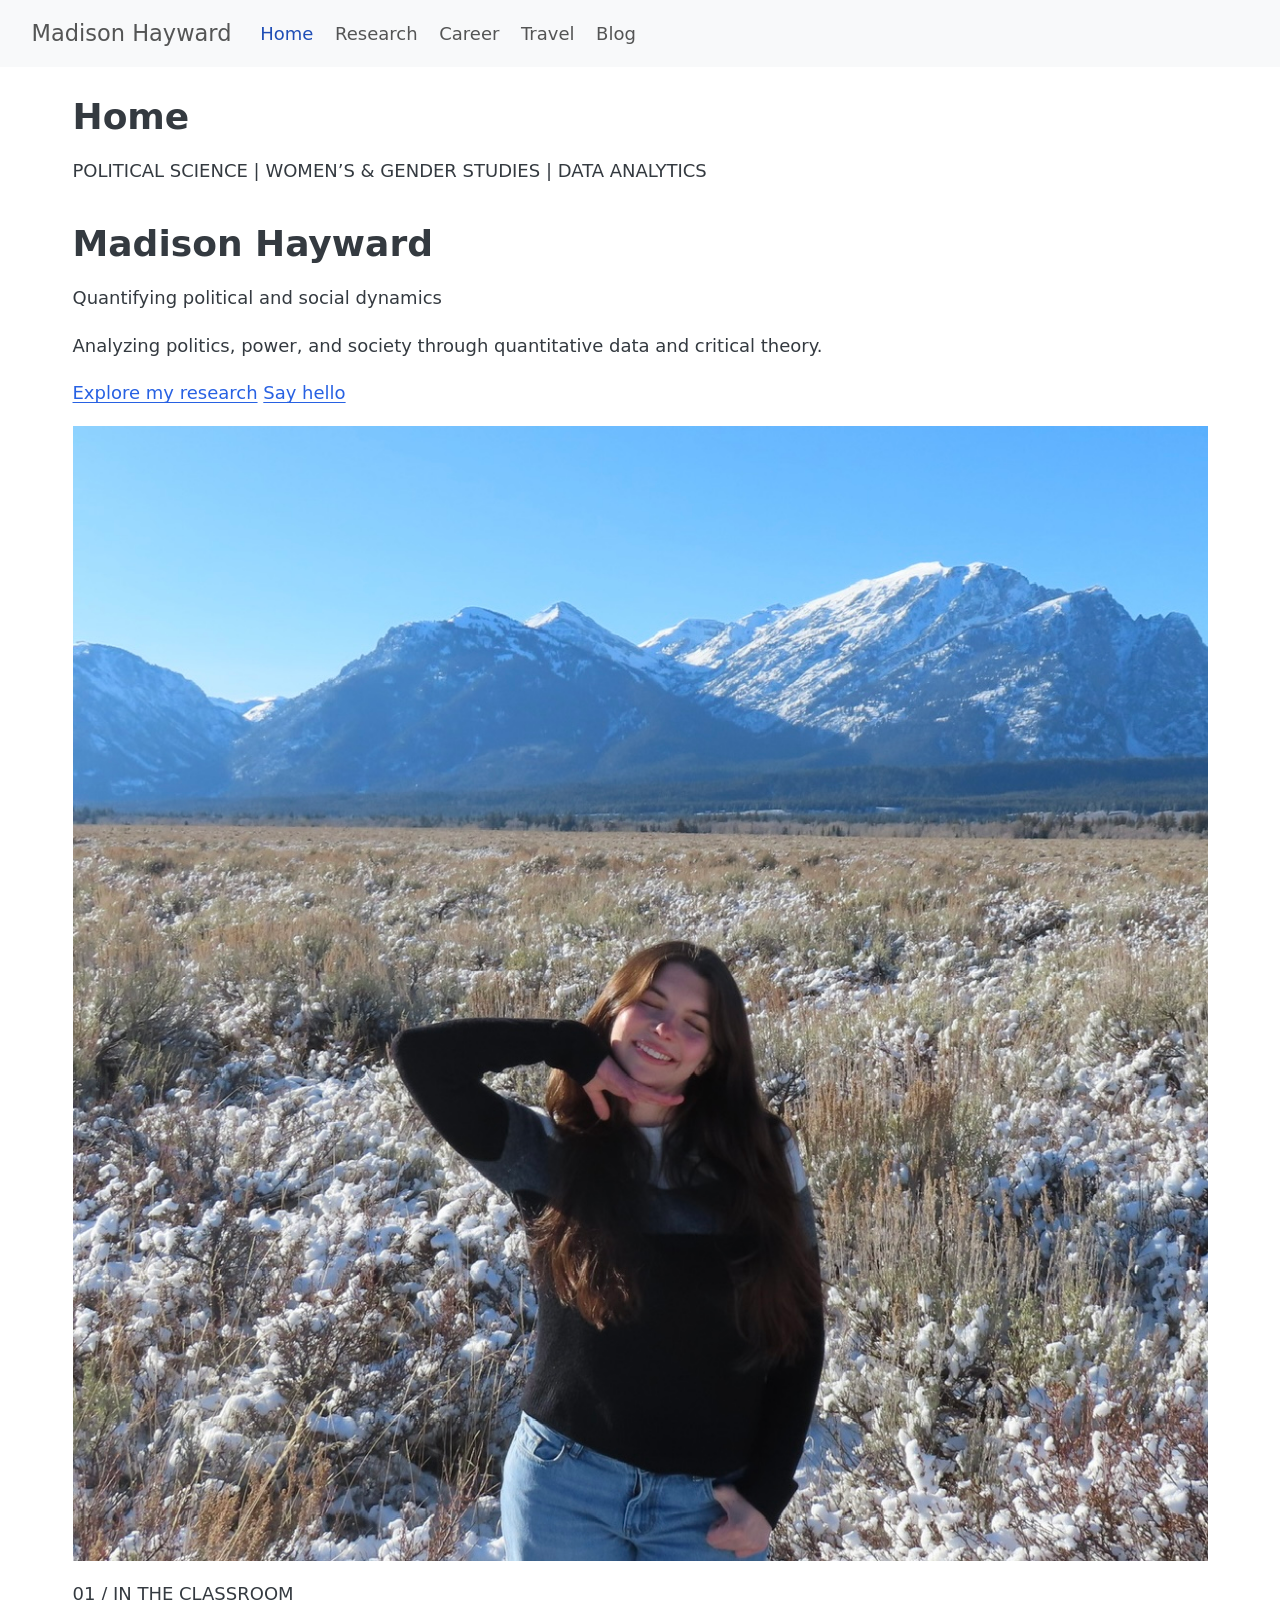
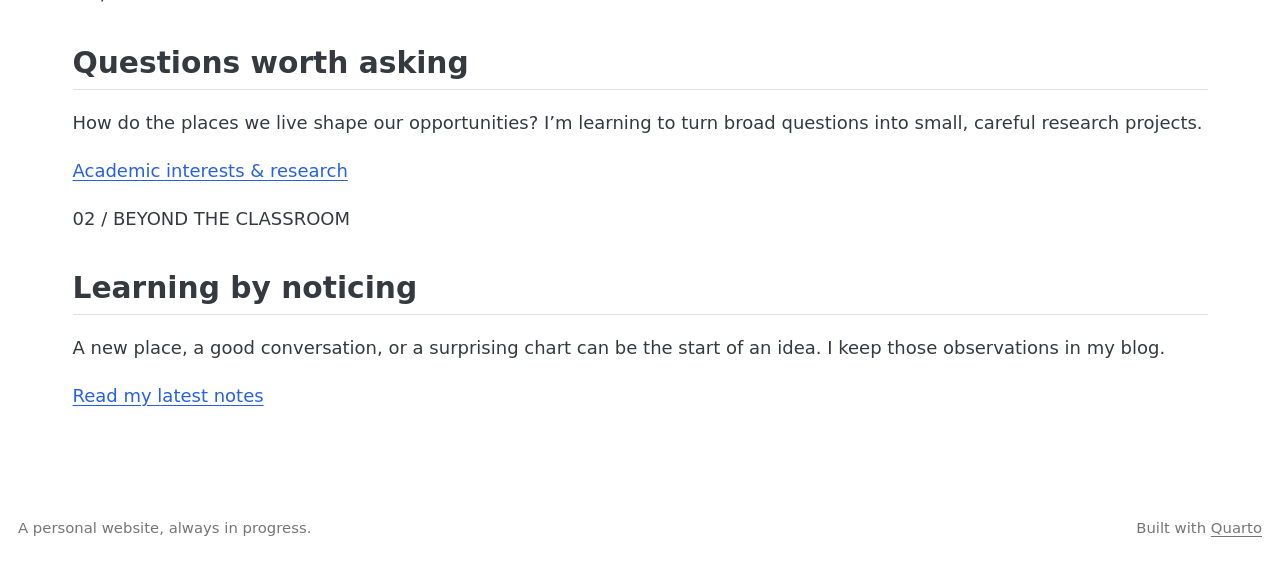
==== docs/index.html @ 0dd074dd "new website" ====
<!DOCTYPE html>
<html xmlns="http://www.w3.org/1999/xhtml" lang="en" xml:lang="en"><head>

<meta charset="utf-8">
<meta name="generator" content="quarto-1.6.42">

<meta name="viewport" content="width=device-width, initial-scale=1.0, user-scalable=yes">


<title>Home – Madison Hayward</title>
<style>
code{white-space: pre-wrap;}
span.smallcaps{font-variant: small-caps;}
div.columns{display: flex; gap: min(4vw, 1.5em);}
div.column{flex: auto; overflow-x: auto;}
div.hanging-indent{margin-left: 1.5em; text-indent: -1.5em;}
ul.task-list{list-style: none;}
ul.task-list li input[type="checkbox"] {
  width: 0.8em;
  margin: 0 0.8em 0.2em -1em; /* quarto-specific, see https://github.com/quarto-dev/quarto-cli/issues/4556 */ 
  vertical-align: middle;
}
</style>


<script src="site_libs/quarto-nav/quarto-nav.js"></script>
<script src="site_libs/quarto-nav/headroom.min.js"></script>
<script src="site_libs/clipboard/clipboard.min.js"></script>
<script src="site_libs/quarto-html/quarto.js"></script>
<script src="site_libs/quarto-html/popper.min.js"></script>
<script src="site_libs/quarto-html/tippy.umd.min.js"></script>
<link href="site_libs/quarto-html/tippy.css" rel="stylesheet">
<link href="site_libs/quarto-html/quarto-syntax-highlighting-2f5df379a58b258e96c21c0638c20c03.css" rel="stylesheet" id="quarto-text-highlighting-styles">
<script src="site_libs/bootstrap/bootstrap.min.js"></script>
<link href="site_libs/bootstrap/bootstrap-icons.css" rel="stylesheet">
<link href="site_libs/bootstrap/bootstrap-4a7abab59d28a114702c9c5626cefaf9.min.css" rel="stylesheet" append-hash="true" id="quarto-bootstrap" data-mode="light">
<script id="quarto-search-options" type="application/json">{
  "language": {
    "search-no-results-text": "No results",
    "search-matching-documents-text": "matching documents",
    "search-copy-link-title": "Copy link to search",
    "search-hide-matches-text": "Hide additional matches",
    "search-more-match-text": "more match in this document",
    "search-more-matches-text": "more matches in this document",
    "search-clear-button-title": "Clear",
    "search-text-placeholder": "",
    "search-detached-cancel-button-title": "Cancel",
    "search-submit-button-title": "Submit",
    "search-label": "Search"
  }
}</script>


<link rel="stylesheet" href="./_design/styles.css">
</head>

<body class="nav-fixed home-page">

<div id="quarto-search-results"></div>
  <header id="quarto-header" class="headroom fixed-top">
    <nav class="navbar navbar-expand-lg " data-bs-theme="dark">
      <div class="navbar-container container-fluid">
      <div class="navbar-brand-container mx-auto">
    <a class="navbar-brand" href="./index.html">
    <span class="navbar-title">Madison Hayward</span>
    </a>
  </div>
          <button class="navbar-toggler" type="button" data-bs-toggle="collapse" data-bs-target="#navbarCollapse" aria-controls="navbarCollapse" role="menu" aria-expanded="false" aria-label="Toggle navigation" onclick="if (window.quartoToggleHeadroom) { window.quartoToggleHeadroom(); }">
  <span class="navbar-toggler-icon"></span>
</button>
          <div class="collapse navbar-collapse" id="navbarCollapse">
            <ul class="navbar-nav navbar-nav-scroll me-auto">
  <li class="nav-item">
    <a class="nav-link active" href="./index.html" aria-current="page"> 
<span class="menu-text">Home</span></a>
  </li>  
  <li class="nav-item">
    <a class="nav-link" href="./research.html"> 
<span class="menu-text">Research</span></a>
  </li>  
  <li class="nav-item">
    <a class="nav-link" href="./career.html"> 
<span class="menu-text">Career</span></a>
  </li>  
  <li class="nav-item">
    <a class="nav-link" href="./travel.html"> 
<span class="menu-text">Travel</span></a>
  </li>  
  <li class="nav-item">
    <a class="nav-link" href="./blog.html"> 
<span class="menu-text">Blog</span></a>
  </li>  
</ul>
          </div> <!-- /navcollapse -->
            <div class="quarto-navbar-tools">
</div>
      </div> <!-- /container-fluid -->
    </nav>
</header>
<!-- content -->
<div id="quarto-content" class="quarto-container page-columns page-rows-contents page-layout-full page-navbar">
<!-- sidebar -->
<!-- margin-sidebar -->
    
<!-- main -->
<main class="content column-page" id="quarto-document-content">

<header id="title-block-header" class="quarto-title-block default">
<div class="quarto-title">
<h1 class="title">Home</h1>
</div>



<div class="quarto-title-meta column-page">

    
  
    
  </div>
  


</header>


<!-- HOME: replace the name, introduction, and email below. Keep the ::: layout lines. -->
<div class="home-hero">
<div class="hero-copy">
<p><span class="eyebrow">POLITICAL SCIENCE | WOMEN’S &amp; GENDER STUDIES | DATA ANALYTICS</span></p>
<section id="madison-hayward" class="level1 display-name">
<h1 class="display-name">Madison Hayward</h1>
<p><span class="hero-subtitle">Quantifying political and social dynamics</span></p>
<p>Analyzing politics, power, and society through quantitative data and critical theory.</p>
<p><a href="./research.html" class="primary-link">Explore my research</a> <a href="mailto:mahywar2@lion.lmu.edu" class="quiet-link">Say hello</a></p>
</section>
</div>
<div class="hero-photo">
<!-- Replace images/profile.jpg with your photo. Update the description in fig-alt too. -->
<p><img src="images/website photo offical.jpg" class="img-fluid" alt="Orange flowers, a sample image for this personal website."></p>
</div>
</div>
<div class="home-notes">
<div class="home-note">
<p><span class="eyebrow">01 / IN THE CLASSROOM</span></p>
<section id="questions-worth-asking" class="level2">
<h2 data-anchor-id="questions-worth-asking">Questions worth asking</h2>
<p>How do the places we live shape our opportunities? I’m learning to turn broad questions into small, careful research projects.</p>
<p><a href="./research.html">Academic interests &amp; research</a></p>
</section>
</div>
<div class="home-note">
<p><span class="eyebrow">02 / BEYOND THE CLASSROOM</span></p>
<section id="learning-by-noticing" class="level2">
<h2 data-anchor-id="learning-by-noticing">Learning by noticing</h2>
<p>A new place, a good conversation, or a surprising chart can be the start of an idea. I keep those observations in my blog.</p>
<p><a href="./blog.html">Read my latest notes</a></p>
</section>
</div>
</div>



</main> <!-- /main -->
<script id="quarto-html-after-body" type="application/javascript">
window.document.addEventListener("DOMContentLoaded", function (event) {
  const toggleBodyColorMode = (bsSheetEl) => {
    const mode = bsSheetEl.getAttribute("data-mode");
    const bodyEl = window.document.querySelector("body");
    if (mode === "dark") {
      bodyEl.classList.add("quarto-dark");
      bodyEl.classList.remove("quarto-light");
    } else {
      bodyEl.classList.add("quarto-light");
      bodyEl.classList.remove("quarto-dark");
    }
  }
  const toggleBodyColorPrimary = () => {
    const bsSheetEl = window.document.querySelector("link#quarto-bootstrap");
    if (bsSheetEl) {
      toggleBodyColorMode(bsSheetEl);
    }
  }
  toggleBodyColorPrimary();  
  const isCodeAnnotation = (el) => {
    for (const clz of el.classList) {
      if (clz.startsWith('code-annotation-')) {                     
        return true;
      }
    }
    return false;
  }
  const onCopySuccess = function(e) {
    // button target
    const button = e.trigger;
    // don't keep focus
    button.blur();
    // flash "checked"
    button.classList.add('code-copy-button-checked');
    var currentTitle = button.getAttribute("title");
    button.setAttribute("title", "Copied!");
    let tooltip;
    if (window.bootstrap) {
      button.setAttribute("data-bs-toggle", "tooltip");
      button.setAttribute("data-bs-placement", "left");
      button.setAttribute("data-bs-title", "Copied!");
      tooltip = new bootstrap.Tooltip(button, 
        { trigger: "manual", 
          customClass: "code-copy-button-tooltip",
          offset: [0, -8]});
      tooltip.show();    
    }
    setTimeout(function() {
      if (tooltip) {
        tooltip.hide();
        button.removeAttribute("data-bs-title");
        button.removeAttribute("data-bs-toggle");
        button.removeAttribute("data-bs-placement");
      }
      button.setAttribute("title", currentTitle);
      button.classList.remove('code-copy-button-checked');
    }, 1000);
    // clear code selection
    e.clearSelection();
  }
  const getTextToCopy = function(trigger) {
      const codeEl = trigger.previousElementSibling.cloneNode(true);
      for (const childEl of codeEl.children) {
        if (isCodeAnnotation(childEl)) {
          childEl.remove();
        }
      }
      return codeEl.innerText;
  }
  const clipboard = new window.ClipboardJS('.code-copy-button:not([data-in-quarto-modal])', {
    text: getTextToCopy
  });
  clipboard.on('success', onCopySuccess);
  if (window.document.getElementById('quarto-embedded-source-code-modal')) {
    const clipboardModal = new window.ClipboardJS('.code-copy-button[data-in-quarto-modal]', {
      text: getTextToCopy,
      container: window.document.getElementById('quarto-embedded-source-code-modal')
    });
    clipboardModal.on('success', onCopySuccess);
  }
    var localhostRegex = new RegExp(/^(?:http|https):\/\/localhost\:?[0-9]*\//);
    var mailtoRegex = new RegExp(/^mailto:/);
      var filterRegex = new RegExp('/' + window.location.host + '/');
    var isInternal = (href) => {
        return filterRegex.test(href) || localhostRegex.test(href) || mailtoRegex.test(href);
    }
    // Inspect non-navigation links and adorn them if external
 	var links = window.document.querySelectorAll('a[href]:not(.nav-link):not(.navbar-brand):not(.toc-action):not(.sidebar-link):not(.sidebar-item-toggle):not(.pagination-link):not(.no-external):not([aria-hidden]):not(.dropdown-item):not(.quarto-navigation-tool):not(.about-link)');
    for (var i=0; i<links.length; i++) {
      const link = links[i];
      if (!isInternal(link.href)) {
        // undo the damage that might have been done by quarto-nav.js in the case of
        // links that we want to consider external
        if (link.dataset.originalHref !== undefined) {
          link.href = link.dataset.originalHref;
        }
          // target, if specified
          link.setAttribute("target", "_blank");
          if (link.getAttribute("rel") === null) {
            link.setAttribute("rel", "noopener");
          }
      }
    }
  function tippyHover(el, contentFn, onTriggerFn, onUntriggerFn) {
    const config = {
      allowHTML: true,
      maxWidth: 500,
      delay: 100,
      arrow: false,
      appendTo: function(el) {
          return el.parentElement;
      },
      interactive: true,
      interactiveBorder: 10,
      theme: 'quarto',
      placement: 'bottom-start',
    };
    if (contentFn) {
      config.content = contentFn;
    }
    if (onTriggerFn) {
      config.onTrigger = onTriggerFn;
    }
    if (onUntriggerFn) {
      config.onUntrigger = onUntriggerFn;
    }
    window.tippy(el, config); 
  }
  const noterefs = window.document.querySelectorAll('a[role="doc-noteref"]');
  for (var i=0; i<noterefs.length; i++) {
    const ref = noterefs[i];
    tippyHover(ref, function() {
      // use id or data attribute instead here
      let href = ref.getAttribute('data-footnote-href') || ref.getAttribute('href');
      try { href = new URL(href).hash; } catch {}
      const id = href.replace(/^#\/?/, "");
      const note = window.document.getElementById(id);
      if (note) {
        return note.innerHTML;
      } else {
        return "";
      }
    });
  }
  const xrefs = window.document.querySelectorAll('a.quarto-xref');
  const processXRef = (id, note) => {
    // Strip column container classes
    const stripColumnClz = (el) => {
      el.classList.remove("page-full", "page-columns");
      if (el.children) {
        for (const child of el.children) {
          stripColumnClz(child);
        }
      }
    }
    stripColumnClz(note)
    if (id === null || id.startsWith('sec-')) {
      // Special case sections, only their first couple elements
      const container = document.createElement("div");
      if (note.children && note.children.length > 2) {
        container.appendChild(note.children[0].cloneNode(true));
        for (let i = 1; i < note.children.length; i++) {
          const child = note.children[i];
          if (child.tagName === "P" && child.innerText === "") {
            continue;
          } else {
            container.appendChild(child.cloneNode(true));
            break;
          }
        }
        if (window.Quarto?.typesetMath) {
          window.Quarto.typesetMath(container);
        }
        return container.innerHTML
      } else {
        if (window.Quarto?.typesetMath) {
          window.Quarto.typesetMath(note);
        }
        return note.innerHTML;
      }
    } else {
      // Remove any anchor links if they are present
      const anchorLink = note.querySelector('a.anchorjs-link');
      if (anchorLink) {
        anchorLink.remove();
      }
      if (window.Quarto?.typesetMath) {
        window.Quarto.typesetMath(note);
      }
      if (note.classList.contains("callout")) {
        return note.outerHTML;
      } else {
        return note.innerHTML;
      }
    }
  }
  for (var i=0; i<xrefs.length; i++) {
    const xref = xrefs[i];
    tippyHover(xref, undefined, function(instance) {
      instance.disable();
      let url = xref.getAttribute('href');
      let hash = undefined; 
      if (url.startsWith('#')) {
        hash = url;
      } else {
        try { hash = new URL(url).hash; } catch {}
      }
      if (hash) {
        const id = hash.replace(/^#\/?/, "");
        const note = window.document.getElementById(id);
        if (note !== null) {
          try {
            const html = processXRef(id, note.cloneNode(true));
            instance.setContent(html);
          } finally {
            instance.enable();
            instance.show();
          }
        } else {
          // See if we can fetch this
          fetch(url.split('#')[0])
          .then(res => res.text())
          .then(html => {
            const parser = new DOMParser();
            const htmlDoc = parser.parseFromString(html, "text/html");
            const note = htmlDoc.getElementById(id);
            if (note !== null) {
              const html = processXRef(id, note);
              instance.setContent(html);
            } 
          }).finally(() => {
            instance.enable();
            instance.show();
          });
        }
      } else {
        // See if we can fetch a full url (with no hash to target)
        // This is a special case and we should probably do some content thinning / targeting
        fetch(url)
        .then(res => res.text())
        .then(html => {
          const parser = new DOMParser();
          const htmlDoc = parser.parseFromString(html, "text/html");
          const note = htmlDoc.querySelector('main.content');
          if (note !== null) {
            // This should only happen for chapter cross references
            // (since there is no id in the URL)
            // remove the first header
            if (note.children.length > 0 && note.children[0].tagName === "HEADER") {
              note.children[0].remove();
            }
            const html = processXRef(null, note);
            instance.setContent(html);
          } 
        }).finally(() => {
          instance.enable();
          instance.show();
        });
      }
    }, function(instance) {
    });
  }
      let selectedAnnoteEl;
      const selectorForAnnotation = ( cell, annotation) => {
        let cellAttr = 'data-code-cell="' + cell + '"';
        let lineAttr = 'data-code-annotation="' +  annotation + '"';
        const selector = 'span[' + cellAttr + '][' + lineAttr + ']';
        return selector;
      }
      const selectCodeLines = (annoteEl) => {
        const doc = window.document;
        const targetCell = annoteEl.getAttribute("data-target-cell");
        const targetAnnotation = annoteEl.getAttribute("data-target-annotation");
        const annoteSpan = window.document.querySelector(selectorForAnnotation(targetCell, targetAnnotation));
        const lines = annoteSpan.getAttribute("data-code-lines").split(",");
        const lineIds = lines.map((line) => {
          return targetCell + "-" + line;
        })
        let top = null;
        let height = null;
        let parent = null;
        if (lineIds.length > 0) {
            //compute the position of the single el (top and bottom and make a div)
            const el = window.document.getElementById(lineIds[0]);
            top = el.offsetTop;
            height = el.offsetHeight;
            parent = el.parentElement.parentElement;
          if (lineIds.length > 1) {
            const lastEl = window.document.getElementById(lineIds[lineIds.length - 1]);
            const bottom = lastEl.offsetTop + lastEl.offsetHeight;
            height = bottom - top;
          }
          if (top !== null && height !== null && parent !== null) {
            // cook up a div (if necessary) and position it 
            let div = window.document.getElementById("code-annotation-line-highlight");
            if (div === null) {
              div = window.document.createElement("div");
              div.setAttribute("id", "code-annotation-line-highlight");
              div.style.position = 'absolute';
              parent.appendChild(div);
            }
            div.style.top = top - 2 + "px";
            div.style.height = height + 4 + "px";
            div.style.left = 0;
            let gutterDiv = window.document.getElementById("code-annotation-line-highlight-gutter");
            if (gutterDiv === null) {
              gutterDiv = window.document.createElement("div");
              gutterDiv.setAttribute("id", "code-annotation-line-highlight-gutter");
              gutterDiv.style.position = 'absolute';
              const codeCell = window.document.getElementById(targetCell);
              const gutter = codeCell.querySelector('.code-annotation-gutter');
              gutter.appendChild(gutterDiv);
            }
            gutterDiv.style.top = top - 2 + "px";
            gutterDiv.style.height = height + 4 + "px";
          }
          selectedAnnoteEl = annoteEl;
        }
      };
      const unselectCodeLines = () => {
        const elementsIds = ["code-annotation-line-highlight", "code-annotation-line-highlight-gutter"];
        elementsIds.forEach((elId) => {
          const div = window.document.getElementById(elId);
          if (div) {
            div.remove();
          }
        });
        selectedAnnoteEl = undefined;
      };
        // Handle positioning of the toggle
    window.addEventListener(
      "resize",
      throttle(() => {
        elRect = undefined;
        if (selectedAnnoteEl) {
          selectCodeLines(selectedAnnoteEl);
        }
      }, 10)
    );
    function throttle(fn, ms) {
    let throttle = false;
    let timer;
      return (...args) => {
        if(!throttle) { // first call gets through
            fn.apply(this, args);
            throttle = true;
        } else { // all the others get throttled
            if(timer) clearTimeout(timer); // cancel #2
            timer = setTimeout(() => {
              fn.apply(this, args);
              timer = throttle = false;
            }, ms);
        }
      };
    }
      // Attach click handler to the DT
      const annoteDls = window.document.querySelectorAll('dt[data-target-cell]');
      for (const annoteDlNode of annoteDls) {
        annoteDlNode.addEventListener('click', (event) => {
          const clickedEl = event.target;
          if (clickedEl !== selectedAnnoteEl) {
            unselectCodeLines();
            const activeEl = window.document.querySelector('dt[data-target-cell].code-annotation-active');
            if (activeEl) {
              activeEl.classList.remove('code-annotation-active');
            }
            selectCodeLines(clickedEl);
            clickedEl.classList.add('code-annotation-active');
          } else {
            // Unselect the line
            unselectCodeLines();
            clickedEl.classList.remove('code-annotation-active');
          }
        });
      }
  const findCites = (el) => {
    const parentEl = el.parentElement;
    if (parentEl) {
      const cites = parentEl.dataset.cites;
      if (cites) {
        return {
          el,
          cites: cites.split(' ')
        };
      } else {
        return findCites(el.parentElement)
      }
    } else {
      return undefined;
    }
  };
  var bibliorefs = window.document.querySelectorAll('a[role="doc-biblioref"]');
  for (var i=0; i<bibliorefs.length; i++) {
    const ref = bibliorefs[i];
    const citeInfo = findCites(ref);
    if (citeInfo) {
      tippyHover(citeInfo.el, function() {
        var popup = window.document.createElement('div');
        citeInfo.cites.forEach(function(cite) {
          var citeDiv = window.document.createElement('div');
          citeDiv.classList.add('hanging-indent');
          citeDiv.classList.add('csl-entry');
          var biblioDiv = window.document.getElementById('ref-' + cite);
          if (biblioDiv) {
            citeDiv.innerHTML = biblioDiv.innerHTML;
          }
          popup.appendChild(citeDiv);
        });
        return popup.innerHTML;
      });
    }
  }
});
</script>
</div> <!-- /content -->
<footer class="footer">
  <div class="nav-footer">
    <div class="nav-footer-left">
<p>A personal website, always in progress.</p>
</div>   
    <div class="nav-footer-center">
      &nbsp;
    </div>
    <div class="nav-footer-right">
<p>Built with <a href="https://quarto.org/">Quarto</a></p>
</div>
  </div>
</footer>




</body></html>
---- docs/site_libs/quarto-html/quarto-syntax-highlighting-2f5df379a58b258e96c21c0638c20c03.css ----
/* quarto syntax highlight colors */
:root {
  --quarto-hl-ot-color: #003B4F;
  --quarto-hl-at-color: #657422;
  --quarto-hl-ss-color: #20794D;
  --quarto-hl-an-color: #5E5E5E;
  --quarto-hl-fu-color: #4758AB;
  --quarto-hl-st-color: #20794D;
  --quarto-hl-cf-color: #003B4F;
  --quarto-hl-op-color: #5E5E5E;
  --quarto-hl-er-color: #AD0000;
  --quarto-hl-bn-color: #AD0000;
  --quarto-hl-al-color: #AD0000;
  --quarto-hl-va-color: #111111;
  --quarto-hl-bu-color: inherit;
  --quarto-hl-ex-color: inherit;
  --quarto-hl-pp-color: #AD0000;
  --quarto-hl-in-color: #5E5E5E;
  --quarto-hl-vs-color: #20794D;
  --quarto-hl-wa-color: #5E5E5E;
  --quarto-hl-do-color: #5E5E5E;
  --quarto-hl-im-color: #00769E;
  --quarto-hl-ch-color: #20794D;
  --quarto-hl-dt-color: #AD0000;
  --quarto-hl-fl-color: #AD0000;
  --quarto-hl-co-color: #5E5E5E;
  --quarto-hl-cv-color: #5E5E5E;
  --quarto-hl-cn-color: #8f5902;
  --quarto-hl-sc-color: #5E5E5E;
  --quarto-hl-dv-color: #AD0000;
  --quarto-hl-kw-color: #003B4F;
}

/* other quarto variables */
:root {
  --quarto-font-monospace: SFMono-Regular, Menlo, Monaco, Consolas, "Liberation Mono", "Courier New", monospace;
}

pre > code.sourceCode > span {
  color: #003B4F;
}

code span {
  color: #003B4F;
}

code.sourceCode > span {
  color: #003B4F;
}

div.sourceCode,
div.sourceCode pre.sourceCode {
  color: #003B4F;
}

code span.ot {
  color: #003B4F;
  font-style: inherit;
}

code span.at {
  color: #657422;
  font-style: inherit;
}

code span.ss {
  color: #20794D;
  font-style: inherit;
}

code span.an {
  color: #5E5E5E;
  font-style: inherit;
}

code span.fu {
  color: #4758AB;
  font-style: inherit;
}

code span.st {
  color: #20794D;
  font-style: inherit;
}

code span.cf {
  color: #003B4F;
  font-weight: bold;
  font-style: inherit;
}

code span.op {
  color: #5E5E5E;
  font-style: inherit;
}

code span.er {
  color: #AD0000;
  font-style: inherit;
}

code span.bn {
  color: #AD0000;
  font-style: inherit;
}

code span.al {
  color: #AD0000;
  font-style: inherit;
}

code span.va {
  color: #111111;
  font-style: inherit;
}

code span.bu {
  font-style: inherit;
}

code span.ex {
  font-style: inherit;
}

code span.pp {
  color: #AD0000;
  font-style: inherit;
}

code span.in {
  color: #5E5E5E;
  font-style: inherit;
}

code span.vs {
  color: #20794D;
  font-style: inherit;
}

code span.wa {
  color: #5E5E5E;
  font-style: italic;
}

code span.do {
  color: #5E5E5E;
  font-style: italic;
}

code span.im {
  color: #00769E;
  font-style: inherit;
}

code span.ch {
  color: #20794D;
  font-style: inherit;
}

code span.dt {
  color: #AD0000;
  font-style: inherit;
}

code span.fl {
  color: #AD0000;
  font-style: inherit;
}

code span.co {
  color: #5E5E5E;
  font-style: inherit;
}

code span.cv {
  color: #5E5E5E;
  font-style: italic;
}

code span.cn {
  color: #8f5902;
  font-style: inherit;
}

code span.sc {
  color: #5E5E5E;
  font-style: inherit;
}

code span.dv {
  color: #AD0000;
  font-style: inherit;
}

code span.kw {
  color: #003B4F;
  font-weight: bold;
  font-style: inherit;
}

.prevent-inlining {
  content: "</";
}

/*# sourceMappingURL=35eb38a806ee71ea6d2563be2308c832.css.map */
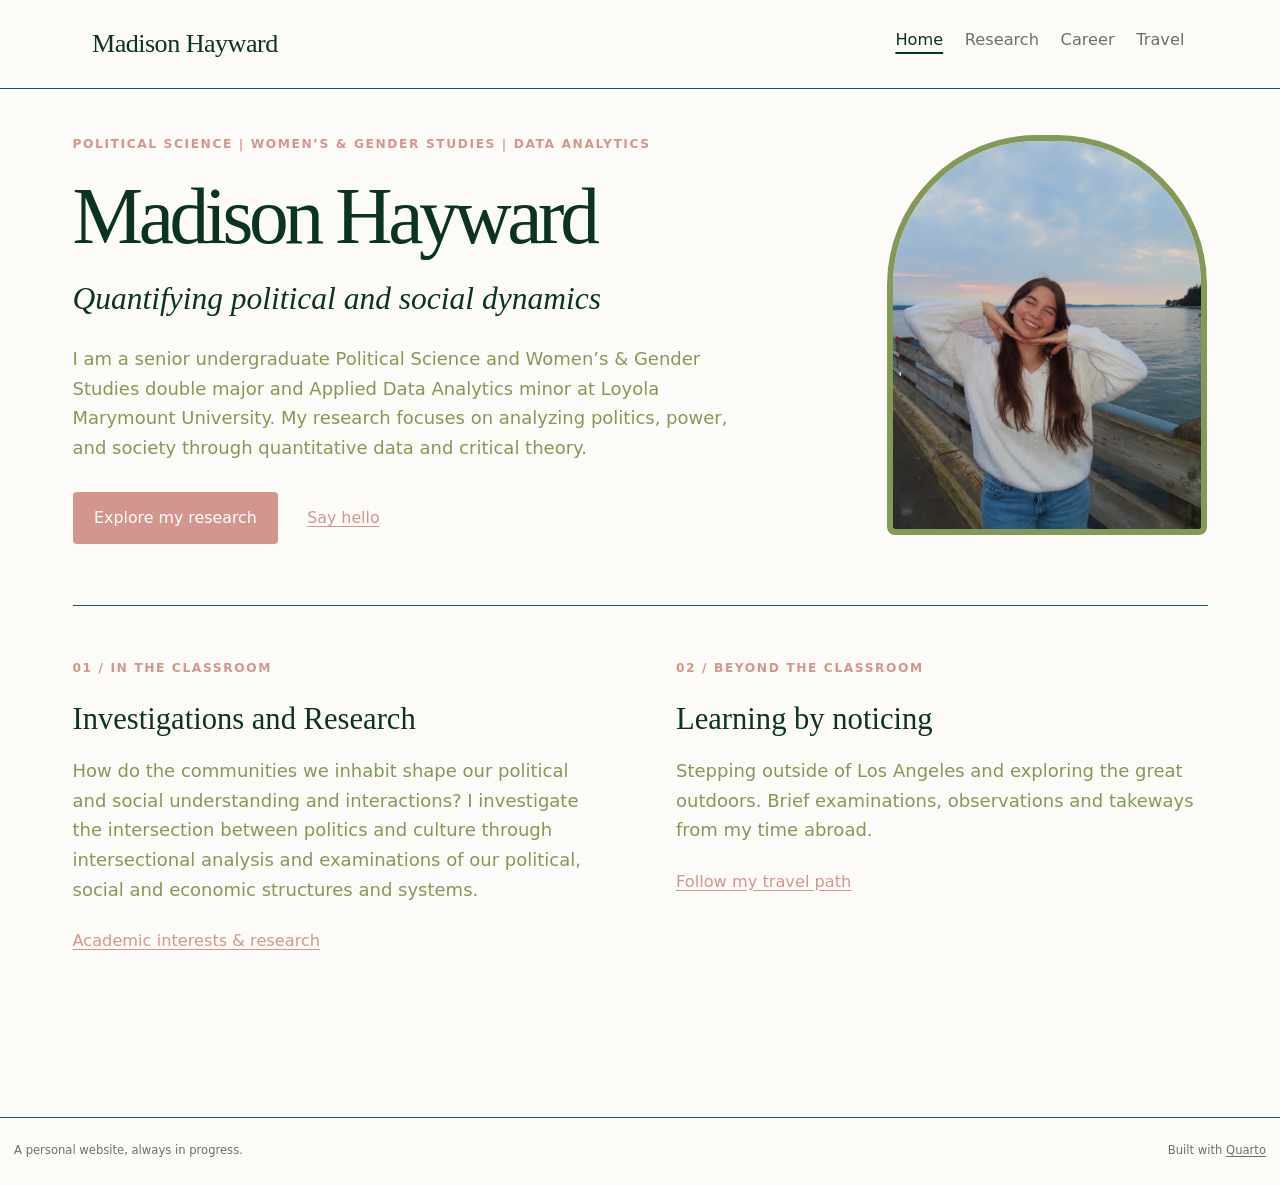
==== commit 0daa7d89: "updated" ====
--- a/docs/index.html
+++ b/docs/index.html
@@ -86,10 +86,6 @@
     <a class="nav-link" href="./travel.html"> 
 <span class="menu-text">Travel</span></a>
   </li>  
-  <li class="nav-item">
-    <a class="nav-link" href="./blog.html"> 
-<span class="menu-text">Blog</span></a>
-  </li>  
 </ul>
           </div> <!-- /navcollapse -->
             <div class="quarto-navbar-tools">
@@ -131,21 +127,21 @@
 <section id="madison-hayward" class="level1 display-name">
 <h1 class="display-name">Madison Hayward</h1>
 <p><span class="hero-subtitle">Quantifying political and social dynamics</span></p>
-<p>Analyzing politics, power, and society through quantitative data and critical theory.</p>
+<p>I am a senior undergraduate Political Science and Women’s &amp; Gender Studies double major and Applied Data Analytics minor at Loyola Marymount University. My research focuses on analyzing politics, power, and society through quantitative data and critical theory.</p>
 <p><a href="./research.html" class="primary-link">Explore my research</a> <a href="mailto:mahywar2@lion.lmu.edu" class="quiet-link">Say hello</a></p>
 </section>
 </div>
 <div class="hero-photo">
 <!-- Replace images/profile.jpg with your photo. Update the description in fig-alt too. -->
-<p><img src="images/website photo offical.jpg" class="img-fluid" alt="Orange flowers, a sample image for this personal website."></p>
+<p><img src="images/website photo NEW.jpg" class="img-fluid" alt="Orange flowers, a sample image for this personal website."></p>
 </div>
 </div>
 <div class="home-notes">
 <div class="home-note">
 <p><span class="eyebrow">01 / IN THE CLASSROOM</span></p>
-<section id="questions-worth-asking" class="level2">
-<h2 data-anchor-id="questions-worth-asking">Questions worth asking</h2>
-<p>How do the places we live shape our opportunities? I’m learning to turn broad questions into small, careful research projects.</p>
+<section id="investigations-and-research" class="level2">
+<h2 data-anchor-id="investigations-and-research">Investigations and Research</h2>
+<p>How do the communities we inhabit shape our political and social understanding and interactions? I investigate the intersection between politics and culture through intersectional analysis and examinations of our political, social and economic structures and systems.</p>
 <p><a href="./research.html">Academic interests &amp; research</a></p>
 </section>
 </div>
@@ -153,8 +149,8 @@
 <p><span class="eyebrow">02 / BEYOND THE CLASSROOM</span></p>
 <section id="learning-by-noticing" class="level2">
 <h2 data-anchor-id="learning-by-noticing">Learning by noticing</h2>
-<p>A new place, a good conversation, or a surprising chart can be the start of an idea. I keep those observations in my blog.</p>
-<p><a href="./blog.html">Read my latest notes</a></p>
+<p>Stepping outside of Los Angeles and exploring the great outdoors. Brief examinations, observations and takeways from my time abroad.</p>
+<p><a href="./travel.html">Follow my travel path</a></p>
 </section>
 </div>
 </div>
--- a/docs/_design/styles.css
+++ b/docs/_design/styles.css
@@ -0,0 +1,120 @@
+/* Optional customization: change the dark accent color below.
+   Everything else can stay as it is while you write your site. */
+:root {
+  --paper: #FDFBF7;
+  --ink: #0A3323; 
+  --body-ink: #839958;
+  --accent: #D3968C; 
+  --muted: #69716b;
+  --rule: #105666;
+  --serif: Georgia, "Times New Roman", serif;
+}
+
+body { background: var(--paper); color: var(--body-ink); }
+a { color: var(--accent); text-underline-offset: .2em; }
+a:hover { color: #D3968C; }
+a:focus-visible, button:focus-visible {
+  outline: 3px solid var(--accent);
+  outline-offset: 5px;
+}
+h1, h2, h3, h4 { color: var(--ink); }
+h1, h2, h3 { font-family: var(--serif); font-weight: 400; }
+h1 { font-size: clamp(2.25rem, 4.4vw, 3.6rem); line-height: 1.13; letter-spacing: -.035em; }
+h2 { font-size: 1.9rem; border: 0; padding-bottom: 0; margin-top: 2.7rem; }
+h3 { font-size: 1.4rem; margin-top: 1.9rem; }
+p { margin-bottom: 1.15rem; }
+li { margin-bottom: .45rem; }
+strong { color: var(--ink); font-weight: 600; }
+
+/* Shared navigation. No extra dropdowns or social-icon extensions. */
+#quarto-header { border-bottom: 1px solid var(--rule); }
+.navbar { background: var(--paper) !important; padding: 1rem 0; }
+.navbar > .container-fluid { max-width: 1160px; margin: auto; padding: 0 32px; }
+.navbar-brand { color: var(--ink) !important; font: 1.45rem var(--serif); letter-spacing: -.02em; }
+.navbar-brand:hover { color: var(--accent) !important; }
+.navbar-nav { gap: .8rem; }
+.navbar .nav-link { color: var(--muted); font-size: .9rem; padding: .45rem .2rem !important; }
+.navbar .nav-link.active { color: var(--ink); text-decoration: underline; text-underline-offset: .45em; text-decoration-thickness: 2px; }
+.navbar .nav-link:hover { color: var(--accent); }
+.navbar-toggler { border: 1px solid var(--rule); border-radius: 4px; }
+
+.home-page #title-block-header { display: none; }
+main.content { padding-top: 2rem; margin-bottom: 4.5rem; }
+#title-block-header { margin-bottom: 2.6rem; padding-bottom: 1.8rem; border-bottom: 1px solid var(--rule); }
+#title-block-header .subtitle { color: var(--muted); font-size: 1.06rem; margin-top: .9rem; max-width: 42rem; }
+.quarto-title-meta { margin-top: 1.4rem; }
+.quarto-title-meta-heading { color: var(--muted); }
+
+/* Home page: the ::: layout blocks in index.qmd use these classes. */
+.home-hero { display: grid; grid-template-columns: minmax(0, 1.4fr) minmax(230px, .8fr); gap: 4rem; align-items: center; padding: 1.7rem 0 3.4rem; }
+.home-hero p:last-child { margin-bottom: 0; }
+.eyebrow, .project-label { color: var(--accent); font-size: .68rem; font-weight: 600; letter-spacing: .13em; line-height: 1.6; }
+h1.display-name { font-size: clamp(3.6rem, 6.2vw, 5.6rem); line-height: 1; margin: .8rem 0 1.25rem; letter-spacing: -.055em; }
+.hero-subtitle { display: inline-block; color: var(--ink); font: italic 1.75rem/1.3 var(--serif); margin-bottom: .2rem; }
+.hero-copy p { max-width: 37rem; }
+.hero-copy p:last-child { display: flex; gap: 1.6rem; align-items: center; flex-wrap: wrap; margin-top: 1.65rem; }
+.primary-link { display: inline-block; background: var(--accent); color: #fff !important; padding: .7rem 1.2rem; border-radius: 4px; text-decoration: none; font-size: .88rem; }
+.primary-link:hover { background: #D3968C; }
+.quiet-link { font-size: .88rem; }
+.hero-photo { 
+  justify-self: end; 
+  width: 100%; 
+  max-width: 320px; 
+}
+.hero-photo { justify-self: end; width: 100%; max-width: 320px; }
+.hero-photo p, .hero-photo figure { margin: 0; }
+.hero-photo img {
+  width: 100%;
+  aspect-ratio: 4 / 5;
+  object-fit: cover;
+  border-radius: 150px 150px 8px 8px;
+  
+  /* Add solid border */
+  border: 6px solid #839958; /* Change thickness & color as needed */
+}
+.home-notes { border-top: 1px solid var(--rule); display: grid; grid-template-columns: 1fr 1fr; gap: 4rem; padding-top: 2.5rem; }
+.home-note h2 { font-size: 1.7rem; margin-top: .6rem; margin-bottom: 1rem; }
+.home-note p:last-child a { font-size: .9rem; }
+
+/* Photos and the automatic blog list. */
+.travel-photo { width: 100%; max-height: 480px; object-fit: cover; border-radius: 6px; }
+.quarto-listing { margin-top: 2rem; }
+.quarto-listing-default .quarto-post { border-bottom: 1px solid var(--rule); padding: 1.5rem 0; margin: 0; }
+.quarto-listing-default .quarto-post .listing-title { font: 1.6rem/1.2 var(--serif); margin-bottom: .7rem; }
+.quarto-listing-default .quarto-post .listing-title a { color: var(--ink); }
+.quarto-listing-default .quarto-post .listing-description { color: var(--body-ink); }
+.quarto-listing-default .quarto-post .metadata { color: var(--muted); font-size: .78rem; }
+.quarto-listing-default a { text-decoration: none; }
+.quarto-listing-default a:hover { text-decoration: underline; }
+.listing-no-matching { color: var(--muted); }
+
+.nav-footer { border-top: 1px solid var(--rule); color: var(--muted); font-size: .78rem; background: var(--paper); }
+.nav-footer a { color: var(--muted); }
+.nav-footer-left, .nav-footer-right { padding: .8rem 0; }
+
+@media (min-width: 992px) {
+  .navbar-collapse { justify-content: flex-end; }
+  .navbar-nav.me-auto { margin-right: 0 !important; }
+}
+@media (max-width: 991px) {
+  .navbar-nav { gap: .15rem; padding-top: 1rem; }
+  .navbar > .container-fluid { padding: 0 24px; }
+  .home-hero { gap: 2rem; }
+}
+@media (max-width: 680px) {
+  body { font-size: 17px; }
+  main.content { padding-top: 1.3rem; margin-bottom: 3rem; }
+  h1 { font-size: 2.5rem; }
+  h2 { font-size: 1.7rem; }
+  #title-block-header { margin-bottom: 2rem; }
+  .home-hero { grid-template-columns: 1fr; padding-top: .8rem; padding-bottom: 2.4rem; gap: 2rem; }
+  h1.display-name { font-size: 3.8rem; }
+  .hero-subtitle { font-size: 1.55rem; }
+  .hero-photo { justify-self: start; max-width: 270px; }
+  .home-notes { grid-template-columns: 1fr; gap: 2rem; padding-top: 2rem; }
+  .quarto-listing-default .quarto-post { flex-wrap: wrap; gap: .6rem; }
+  .quarto-listing-default .quarto-post .metadata { flex-basis: 100%; order: -1; }
+  .quarto-listing-default .quarto-post .body { flex-basis: 100%; }
+  .nav-footer { flex-direction: column; align-items: flex-start; gap: 0; }
+  .nav-footer-left, .nav-footer-right { text-align: left; padding: .5rem 0; }
+}
